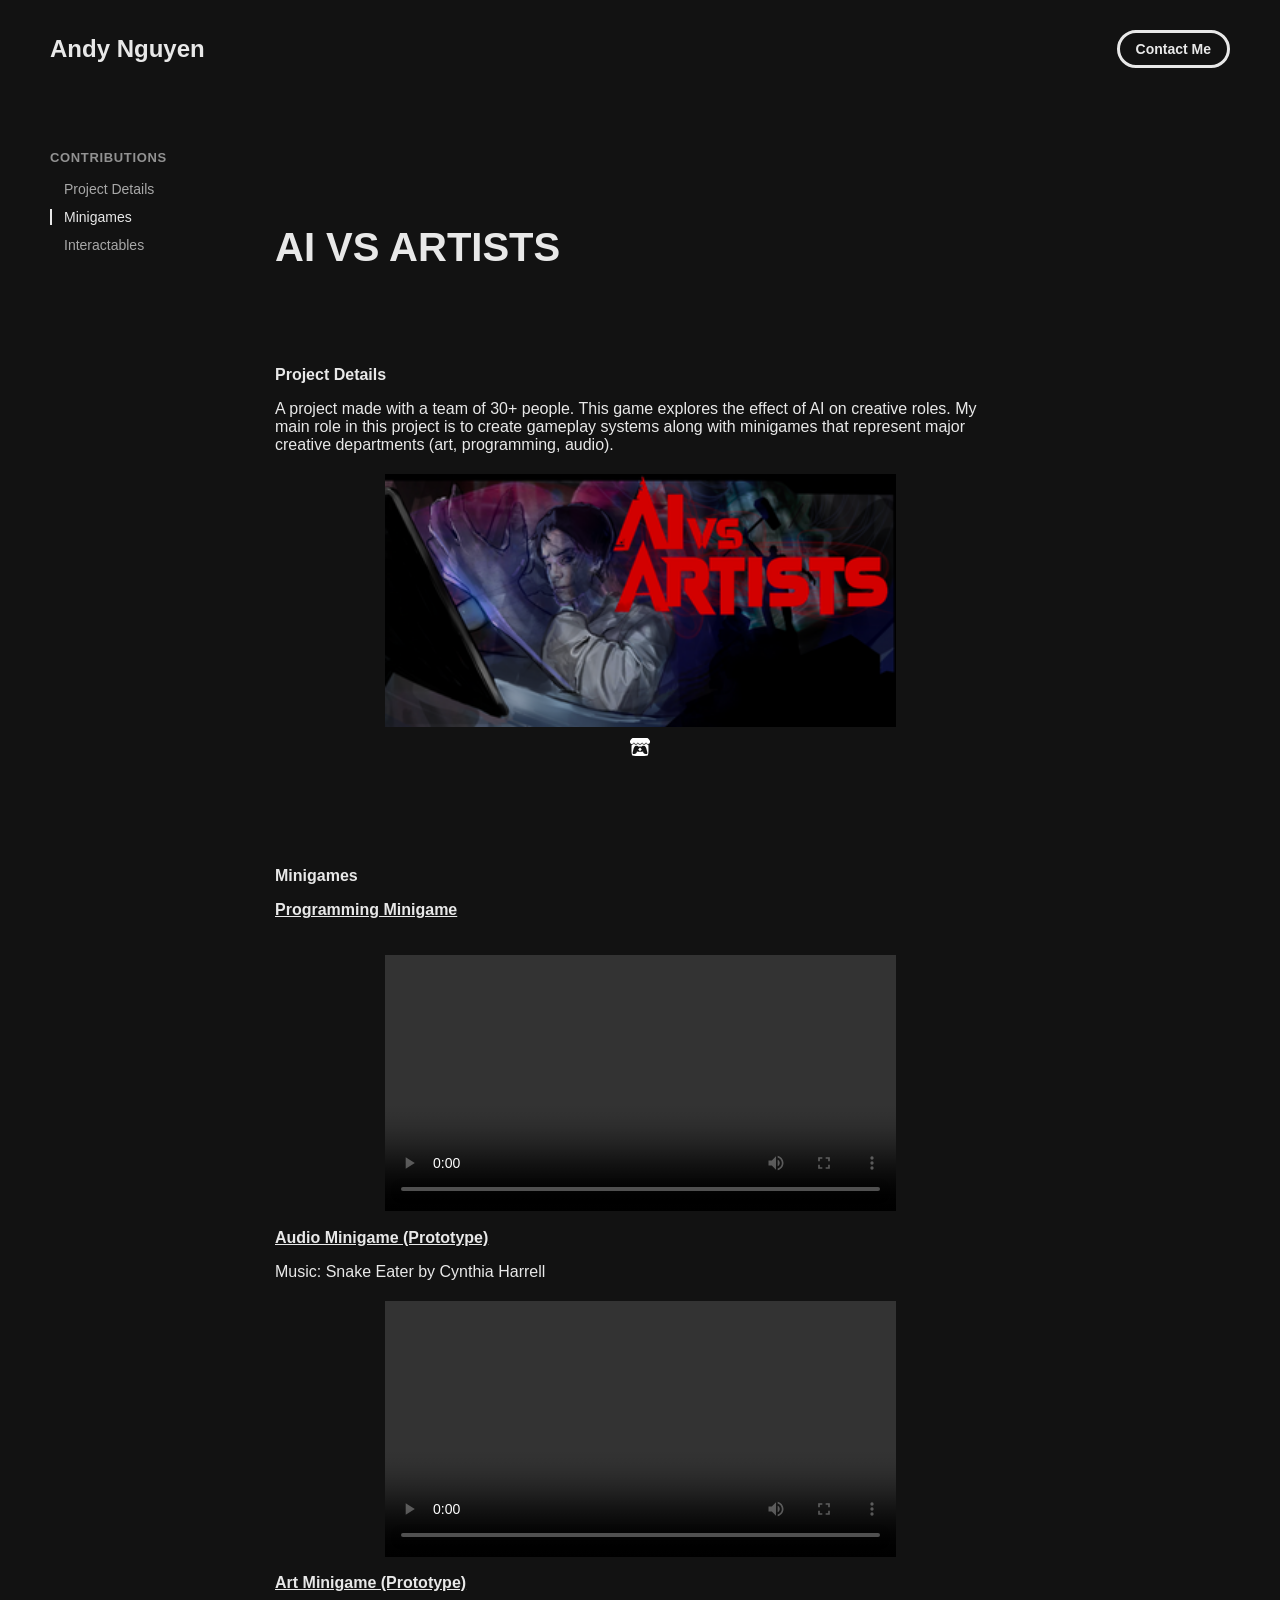
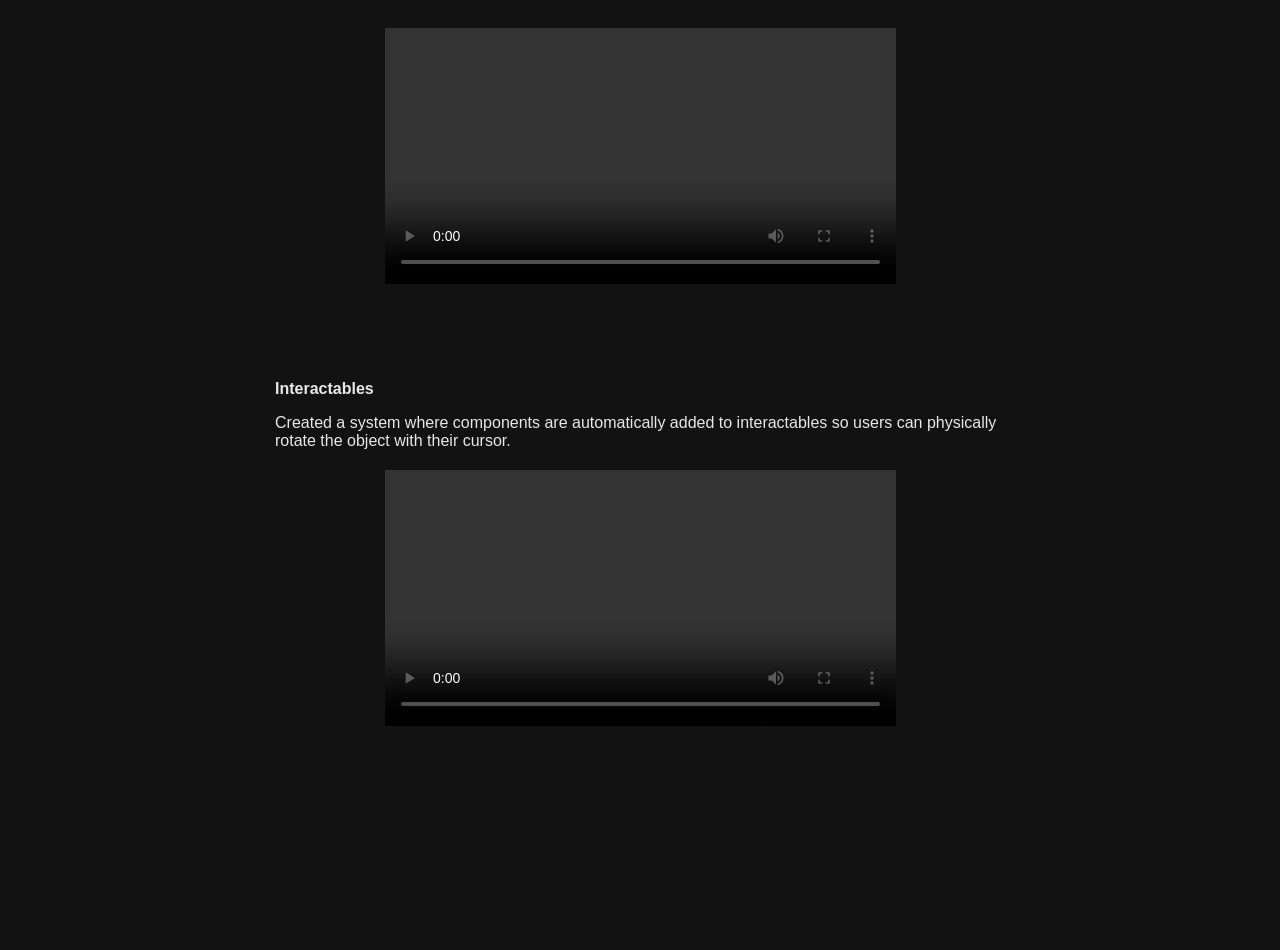
==== project-pages/ava.html @ 2888f90f "added ava and second wind" ====
<!-- 
  IMPORTANT! 
  
  Keep this file unchanged to use as a template for all future project pages. 

  For every new project you add to your portfolio, make a copy of this file in the
  'project-pages' folder with a name related to the project.
-->


<!DOCTYPE html>
<html lang="en">
	<head>
		<meta charset="utf-8">
    <!-- 
      TODO

      Upload your Unemployable (or whatever photo you like) to the assets/images folder
      and change the name of the image below to match the uploaded one

      Change the title in the <title> tag to whatever you would like the title of your portfolio to be

      This should be the same across all pages.
     -->
     <link rel="icon" href="../assets/images/1311.png" />
     <title>Andy Nguyen's Portfolio</title>
    <meta name="description" content="A portfolio template for the Unemployables community.">
    <meta name="viewport" content="width=device-width, initial-scale=1" />
    

		<link rel="stylesheet" href="../css/layout.css">
    <link rel="stylesheet" href="../css/typography.css">
    <link rel="stylesheet" href="../css/utilities.css">

		<script defer src="../js/script.js"></script>
	</head>
	<body>
    <!-- NAVBAR -->
    <div class="navbar">
      <a class="nav-title-link" href="../index.html">
        <!-- 
          TODO - Change the "Portfolio Title" to whatever you want displayed in the top left

          (this should be the same across all pages)
         -->
        <span class="nav-title">Andy Nguyen</span>
        <!-- 
          TODO - Change the email after 'mailto:' to your email address for contact 
        
          (this should be the same across all pages)
        -->
        <a class="button" href="./contact.html">
          <span class="button-text">Contact Me</span>
        </a>
      </a>
    </div>

      <div id="project-sidebar">
      <div class="sidebar-header">Contributions</div>
      <nav class="sidebar-nav">
        <a href="#project-background" class="sidebar-link">Project Details</a>
        <a href="#minigames" class="sidebar-link">Minigames</a>
        <a href="#interactables" class="sidebar-link">Interactables</a>
      </nav>
    </div>

    <!-- MAIN PAGE CONTENT -->
    <div id="main-content">

      <!-- PROJECT HEADER -->
      <div id="project-header">
        <div class="main-title">AI VS ARTISTS</div>
      </div>

      <!-- PROJECT DETAILS -->
      <!-- 
        TODO

        - Change the 'subheader-text' to whatever header you want for project details
        - Add paragraphs using the <div class="body-text"></div> elements in the "project-details-content"
      -->
      <div id="project-background">
        <div class="subheader-text">Project Details</div>

          <div class="body-text">
            A project made with a team of 30+ people. This game explores the effect of AI on creative roles. My main role in this project is to create gameplay systems along with minigames
            that represent major creative departments (art, programming, audio).

          </div>
          <img src="../assets/ai-vs-artists/ava cover art.png" class="image-show">
            
          <div id="footer">
          <a class="icon-link" target="_blank" href="https://fatsorulez.itch.io/second-wind">
            <image src="../assets/icons/itchio-textless-white.svg" class="footer-icon"/>
          </a>
          </div>

        </div>

      <div id="minigames">
        <div class="subheader-text">Minigames</div>
        <div class="subheader-text"><u>Programming Minigame</u></div>
        <video src="../assets/ai-vs-artists/programming-minigame.mp4" class="image-show" controls loop></video>
        <br>
        <div class="subheader-text"><u>Audio Minigame (Prototype)</u> </div>
        <div class="body-text">
          Music: Snake Eater by Cynthia Harrell
        </div>
        <video src="../assets/ai-vs-artists/snakeeater.mp4#t=7" class="image-show" controls loop></video>
        <br>

        <div class="subheader-text"><u>Art Minigame (Prototype)</u></div>
        <video src="../assets/ai-vs-artists/art-minigame1.mp4" class="image-show" controls loop></video>

      </div>

      <div id="interactables">
        <div class="subheader-text">Interactables</div>
        Created a system where components are automatically added to interactables so users can physically rotate the object with their cursor.
        <br>
        <video src="../assets/ai-vs-artists/interactables.mp4" class="image-show" controls loop></video> 
      </div>

     <div id="lightbox" class="lightbox">
      <span class="lightbox-close">&times;</span>
      <img id="lightbox-img" class="lightbox-img" src="">
      </div>
    </div>
	</body>
</html>
---- css/layout.css ----
:root {
  --page-side-padding: 50px; /* set this to whatever your navbar already uses */
}

* {
  box-sizing: border-box;
}

html {
  text-size-adjust: none;
  -webkit-text-size-adjust: none;
  -moz-text-size-adjust: none;
  -ms-text-size-adjust: none;
}

body {
  margin: 0;
  -webkit-font-smoothing: antialiased;
  -moz-osx-font-smoothing: grayscale;
  background-color: #121212;
  color: #e8e8e8;
}



/* Main Page Layout */

#main-content {
  margin: 75px 425px;
  display: flex;
  flex-direction: column;
  gap: 96px;
}




/* Portfolio Header */

#portfolio-header {
  display: flex;
  gap: 20px;
  align-items: center;
}

#portfolio-header-image-container {
  display: flex;
  flex-direction: column;
  gap: 10px;
  flex-basis: 50%;
}

.portfolio-header-image {
  width: 100%;
  height: auto;
}

#portfolio-header-text-container {
  display: flex;
  flex-direction: row;
  gap: 34px;
  flex-basis: 50%;
}




/* About Section */

#about-section {
  display: flex;
  flex-direction: column;
  gap: 16px;
}

.about-section-content {
  display: flex;
  flex-direction: column;
  gap: 34px;
}




/* Project Section */

#my-work-section {
  display: flex;
  flex-direction: column;
  gap: 16px;
}

.projects-container {
  display: grid;
  grid-template-columns: repeat(3, 1fr);
  gap: 34px 16px;
}

    /* Project Cards */

    .project-card {
      display: flex;
      flex-direction: column;
      gap: 10px;
      height: 100%;
    }

    .project-card-text-container {
      flex-direction: column;
      display: flex;
      gap: 16px;
      flex: 1; 
    }

    .project-card > .button {
      margin-top: auto;
    }

    .project-image {
      width: 100%;
      height: 200px;
      object-fit: cover;
      object-position: center;
    }


/* Project Pages */

#project-header {
  display: flex;
  flex-direction: column;
  gap: 16px;
}

.project-header-image {
  width: 100%;
  height: auto;
}

#project-details {
  display: flex;
  flex-direction: column;
  gap: 16px;
}

.project-details-content {
  display: flex;
  flex-direction: column;
  gap: 34px;
}

    /* Project Gallery */

    #project-gallery {
      display: flex;
      flex-direction: column;
      gap: 16px;
    }

    .project-gallery-content {
      display: flex;
      flex-wrap: wrap;
      gap: 34px 16px;
    }

    .gallery-image-container {
      width: 100%;
      display: flex;
      flex-direction: column;
      gap: 10px;
    }

    .gallery-image-container.half-width {
      width: calc((100% - 16px) / 2);
    }

    .gallery-image {
      width: 100%;
      height: auto;
    }

   .image-show {
    width: 70%;
    height: auto;
    margin: 0 auto;
    display: block;
    padding-top: 20px;
    flex-direction: row;
  }

  .video-show {
    margin: 0 auto;
    display: block;
    padding-top: 20px;
    flex-direction: row;
  }


.image-row {
  display: flex;
  gap: 5px;
  width: 100%;
  padding-top: 30px;
  align-items: flex-start;
}

.image-show-half {
  width: calc(50% - 2.5px);
  max-width: calc(50% - 2.5px);
  height: auto;
  display: block;
}

.image-show-small {
    width: 30%;
    height: auto;
    margin: 0 auto;
    display: block;
    padding-top: 20px;
    flex-direction: row;
  }

/* Extra Extra large devices (large laptops and desktops, 1200px and below) */
@media only screen and (max-width: 1600px) {
  #main-content {
    margin: 225px 275px;
  }
}

/* Extra large devices (large laptops and desktops, 1200px and below) */
@media only screen and (max-width: 1200px) {
  #main-content {
    margin: 225px 175px;
  }
}

/* Large devices (laptops/desktops, 1000px and below) */
@media only screen and (max-width: 1000px) {
  #main-content {
    margin: 225px 75px;
  }
}

/* Small devices (portrait tablets and large phones, 800px and below) */
@media only screen and (max-width: 800px) {
  #main-content {
    margin: 150px 50px;
  }

  #portfolio-header {
    flex-direction: column;
  }

  .projects-container {
    grid-template-columns: repeat(2, 1fr);
  }
}

/* Small devices (portrait tablets and large phones, 600px and below) */
@media only screen and (max-width: 600px) {
  #main-content {
    margin: 125px 20px;
  }

  .projects-container {
    grid-template-columns: 1fr;
  }
}

/* Sidebar Table of Contents */

#project-sidebar {
  position: fixed;
  top: 150px;
  left: var(--page-side-padding);
  width: 200px;
  display: flex;
  flex-direction: column;
  gap: 16px;
}

.sidebar-header {
  font-weight: 600;
  text-transform: uppercase;
  font-size: 13px;
  letter-spacing: 0.05em;
  opacity: 0.6;
}

.sidebar-nav {
  display: flex;
  flex-direction: column;
  gap: 12px;
}

.sidebar-link {
  text-decoration: none;
  color: inherit;
  font-size: 14px;
  padding-left: 12px;
  border-left: 2px solid transparent;
  transition: border-color 0.2s ease, opacity 0.2s ease;
  opacity: 0.7;
}

.sidebar-link:hover {
  opacity: 1;
  border-left-color: currentColor;
}

.sidebar-link.active {
  opacity: 1;
  border-left-color: currentColor;
  font-weight: 500;
}

/* Hide sidebar on smaller screens where there's no room for it */
@media only screen and (max-width: 1200px) {
  #project-sidebar {
    display: none;
  }
}

/* Lightbox */
.lightbox {
  display: none;
  position: fixed;
  top: 0;
  left: 0;
  width: 100%;
  height: 100%;
  background: rgba(0, 0, 0, 0.9);
  z-index: 1000;
  justify-content: center;
  align-items: center;
}

.lightbox.active {
  display: flex;
}

.lightbox-img {
  max-width: 90%;
  max-height: 90%;
  object-fit: contain;
}

.lightbox-close {
  position: absolute;
  top: 24px;
  right: 36px;
  color: #e8e8e8;
  font-size: 40px;
  cursor: pointer;
  line-height: 1;
}

.zoomable {
  cursor: zoom-in;
}
---- css/typography.css ----
body {
  font-family: "Helvetica Neue", Helvetica, Arial, sans-serif;
}

.nav-title {
  font-weight: 700;
  font-size: 24px;
}

.button-text {
  font-size: 14px;
  font-weight: 700;
}

.image-caption {
  font-size: 14px;
  font-weight: 500;
  padding-top: 10px;
  padding-bottom: 10px;
  display: block;
  width: fit-content;
  margin: 0 auto;
}

.main-title {
  font-size: 40px;
  font-weight: 700;
}

.subheader-text {
    display: flex;
    align-items: center;
    width: 100%;

    font-size: 16px;
    font-weight: 700;
    padding-bottom: 16px;
}

.code-box {
  background-color: #1e1e1e;
  color: #e8e8e8;
  padding: 16px 20px;
  border-radius: 8px;
  border: 1px solid #333;
  font-family: "Courier New", Courier, monospace;
  font-size: 14px;
  line-height: 1.5;
  max-height: calc(1.5em * 15); /* caps visible height at 6 lines */
  overflow-y: auto;
  overflow-x: auto;
  white-space: pre-wrap;
  word-wrap: break-word;
}

.solution-subheader-text {
  font-size: 18px;
  font-weight: 700;
  padding-bottom: 0px;
}

.body-text {
  font-size: 16px;
  font-weight: 500;
}

.body-text li {
  margin-bottom: 20px;
}

.body-text ul {
  margin-top: 8px;
  padding-left: 24px; /* indents the bullets - browsers default this low */
}

.body-text ul ul {
  margin-top: -12px; /* space before the sub-bullet list starts */
}

.project-card-text {
  overflow: hidden;
  text-overflow: ellipsis;
  display: -webkit-box;
  -webkit-line-clamp: 4;
  -webkit-box-orient: vertical;
}

.project-title {
  overflow: hidden;
  text-overflow: ellipsis;
  display: -webkit-box;
  -webkit-line-clamp: 1;
  -webkit-box-orient: vertical;
}
---- css/utilities.css ----
/* Icons */

.right-arrow-icon {
  width: 16px;
  height: 16px;
  margin-top: 1px;
}

.footer-icon {
  width: 20px;
  height: 20px;
}

.regular-icon {
    width: 20px;
    height: 20px;
}

a.icon-link {
  transition: transform 200ms ease-in-out;
}

a.icon-link:hover {
  cursor: pointer;
  stroke-width: 5;
  margin: 0;
  transform: rotate(15deg);
}


/* Navbar Styling */

.navbar {
  width: 100%;
  padding: 30px 50px;
  display: flex;
  justify-content: space-between;
  align-items: center;
  position: fixed;
  top: 0;
  left: 0;
}

.nav-title-link {
  color:#e8e8e8;
  text-decoration: none;
}

.nav-title-link:hover {
  text-decoration: underline;
}

/* Small devices (portrait tablets and large phones, 800px and below) */
@media only screen and (max-width: 800px) {
  .navbar {
    padding: 20px 20px;
    background-color: rgb(0, 0, 0)
  }
}


/* Button Styling */

a.button {
  padding: 8px 16px;
  border: 3px solid #e8e8e8;;
  border-radius: 50px;
  color: #e8e8e8;;
  text-decoration: none;
  width: fit-content;
  display: flex;
  gap: 5px;
  align-items: center;
}

a.button:hover {
  text-decoration: underline;
  text-decoration-thickness: 2px;
  cursor: pointer;
}


/* Footer Styling */

#footer {
  width: 100%;
  display: flex;
  padding: 10px 0px;
  justify-content: center;
  align-items: center;
  gap: 16px;
}

#icon-project {
    display: flex;
    gap: 10px;
    margin-left: auto;
}
/* Link Styling */
a.no-underline {
  text-decoration: none;
  color:#e8e8e8;
}

a.no-underline:hover {
  text-decoration: underline;
  cursor: pointer;
}

/* Small devices (portrait tablets and large phones, 800px and below) */
@media only screen and (max-width: 800px) {
  #footer {
    padding: 20px 20px;
  }
}
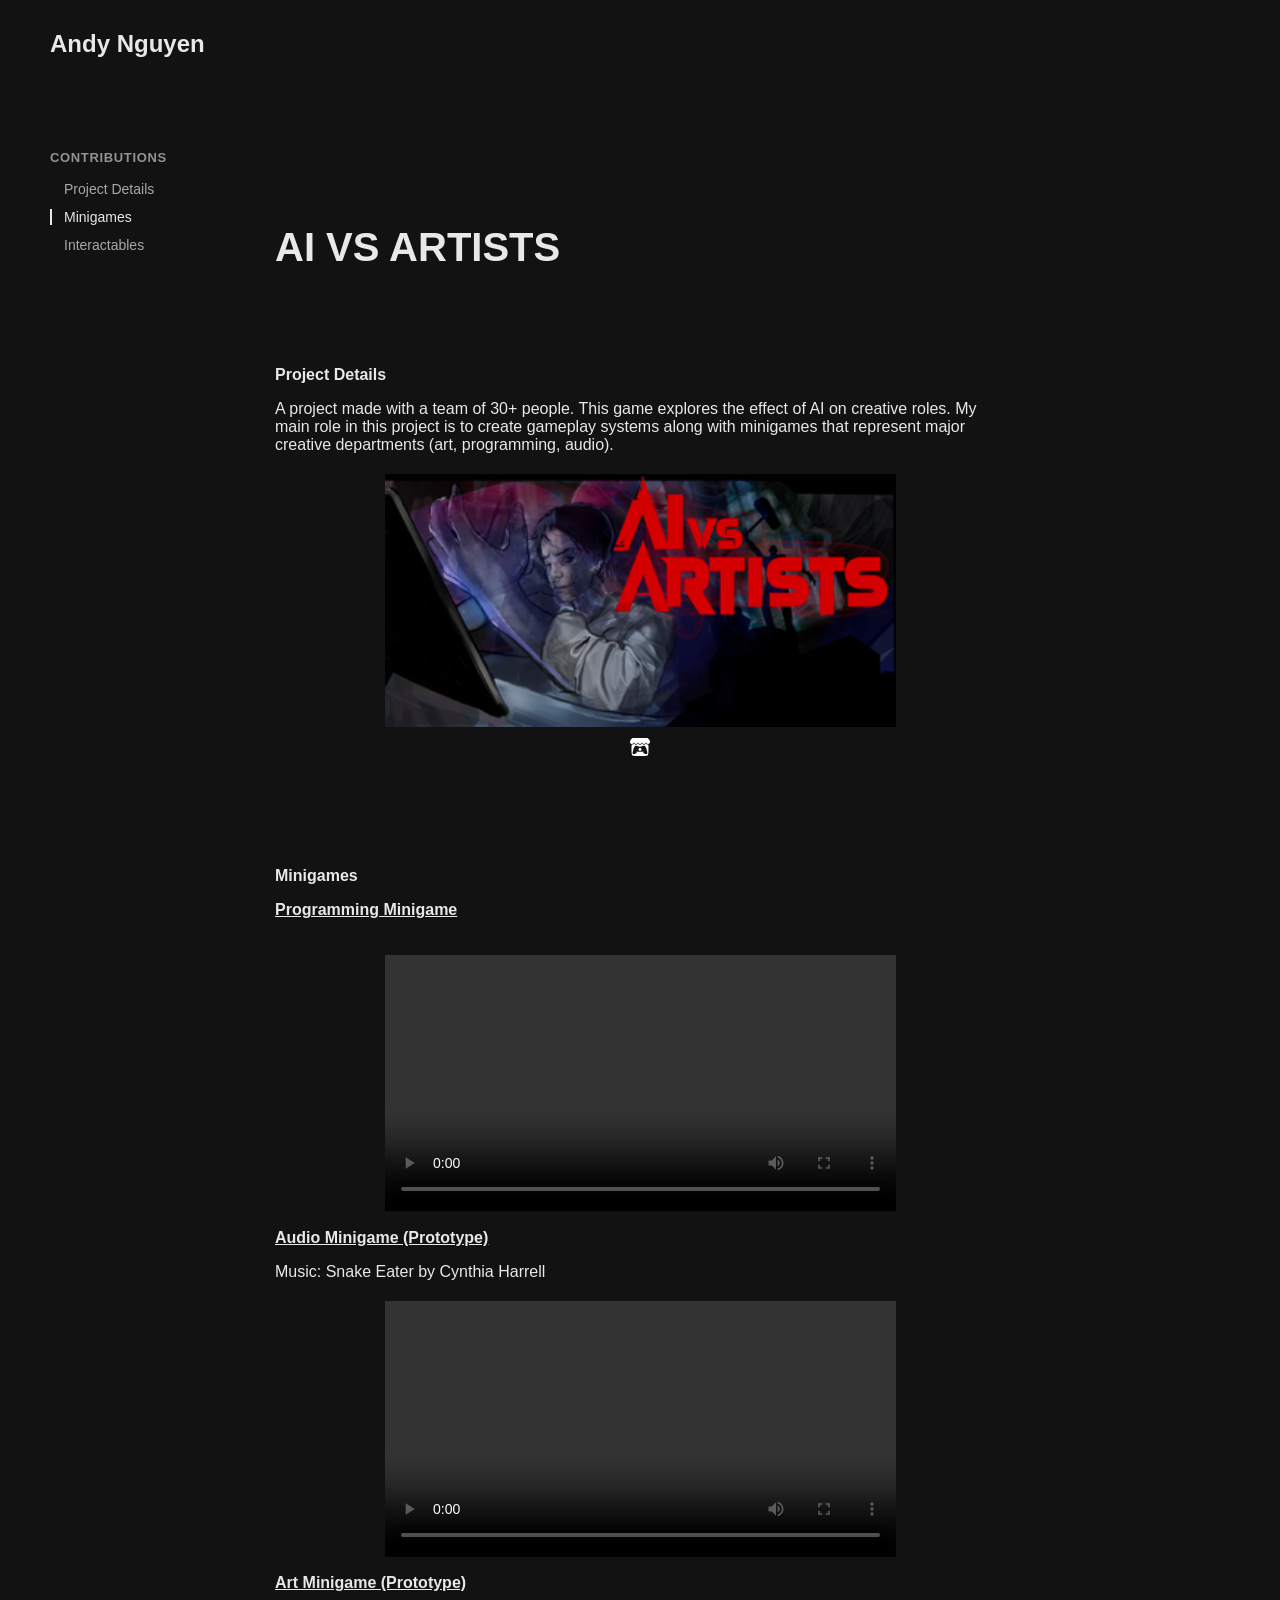
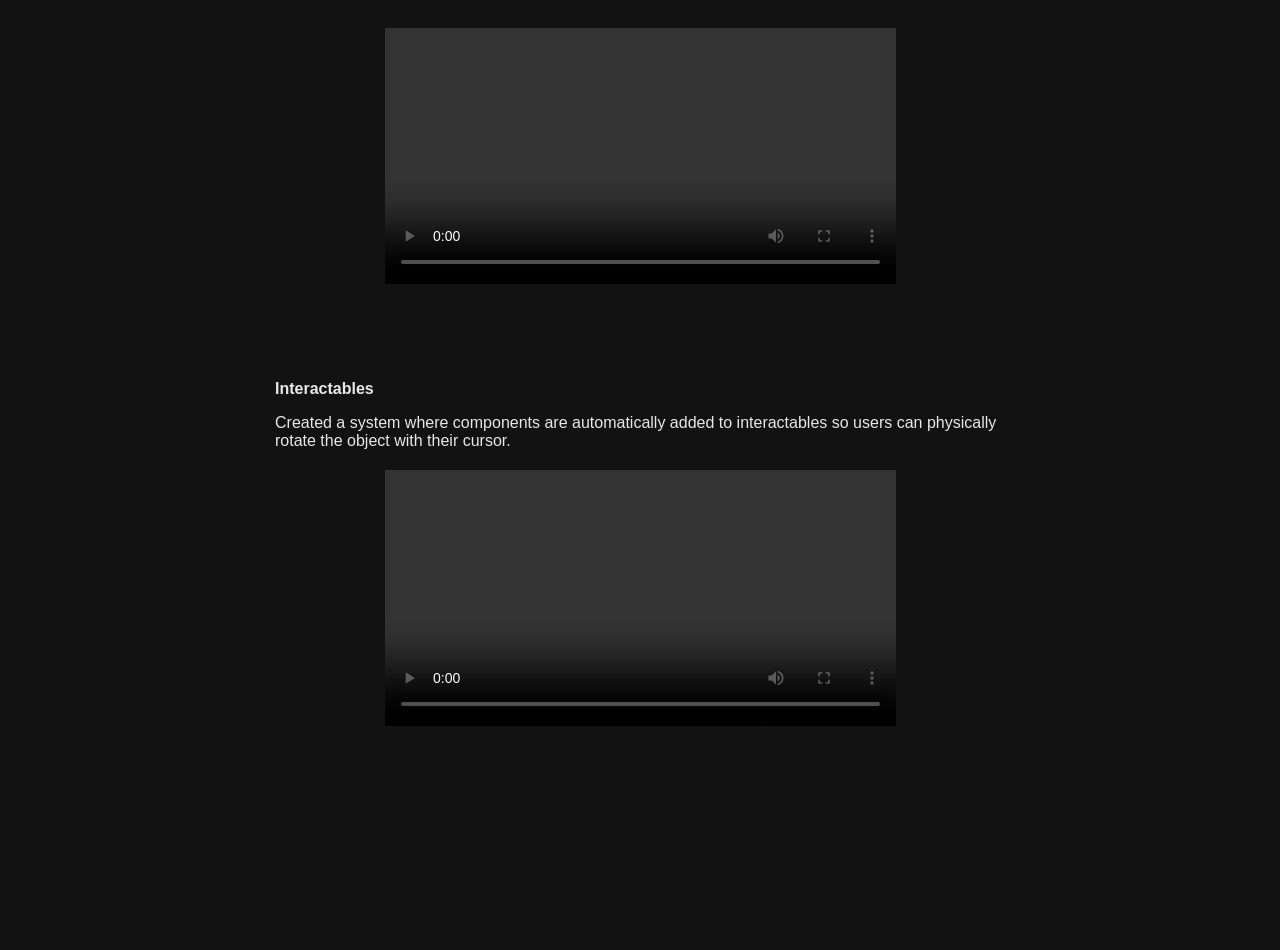
==== commit 8302804e: "finish first draft" ====
--- a/project-pages/ava.html
+++ b/project-pages/ava.html
@@ -51,9 +51,6 @@
         
           (this should be the same across all pages)
         -->
-        <a class="button" href="./contact.html">
-          <span class="button-text">Contact Me</span>
-        </a>
       </a>
     </div>
 
--- a/css/layout.css
+++ b/css/layout.css
@@ -212,6 +212,13 @@
   display: block;
 }
 
+.image-show-pic {
+  width: calc(25% - 2.5px);
+  max-width: calc(50% - 2.5px);
+  height: auto;
+  display: block;
+}
+
 .image-show-small {
     width: 30%;
     height: auto;
@@ -266,6 +273,11 @@
   .projects-container {
     grid-template-columns: 1fr;
   }
+}
+.highlight {
+  background-color: #121212;
+  color: #ffffff;
+  border-radius: 3px;
 }
 
 /* Sidebar Table of Contents */
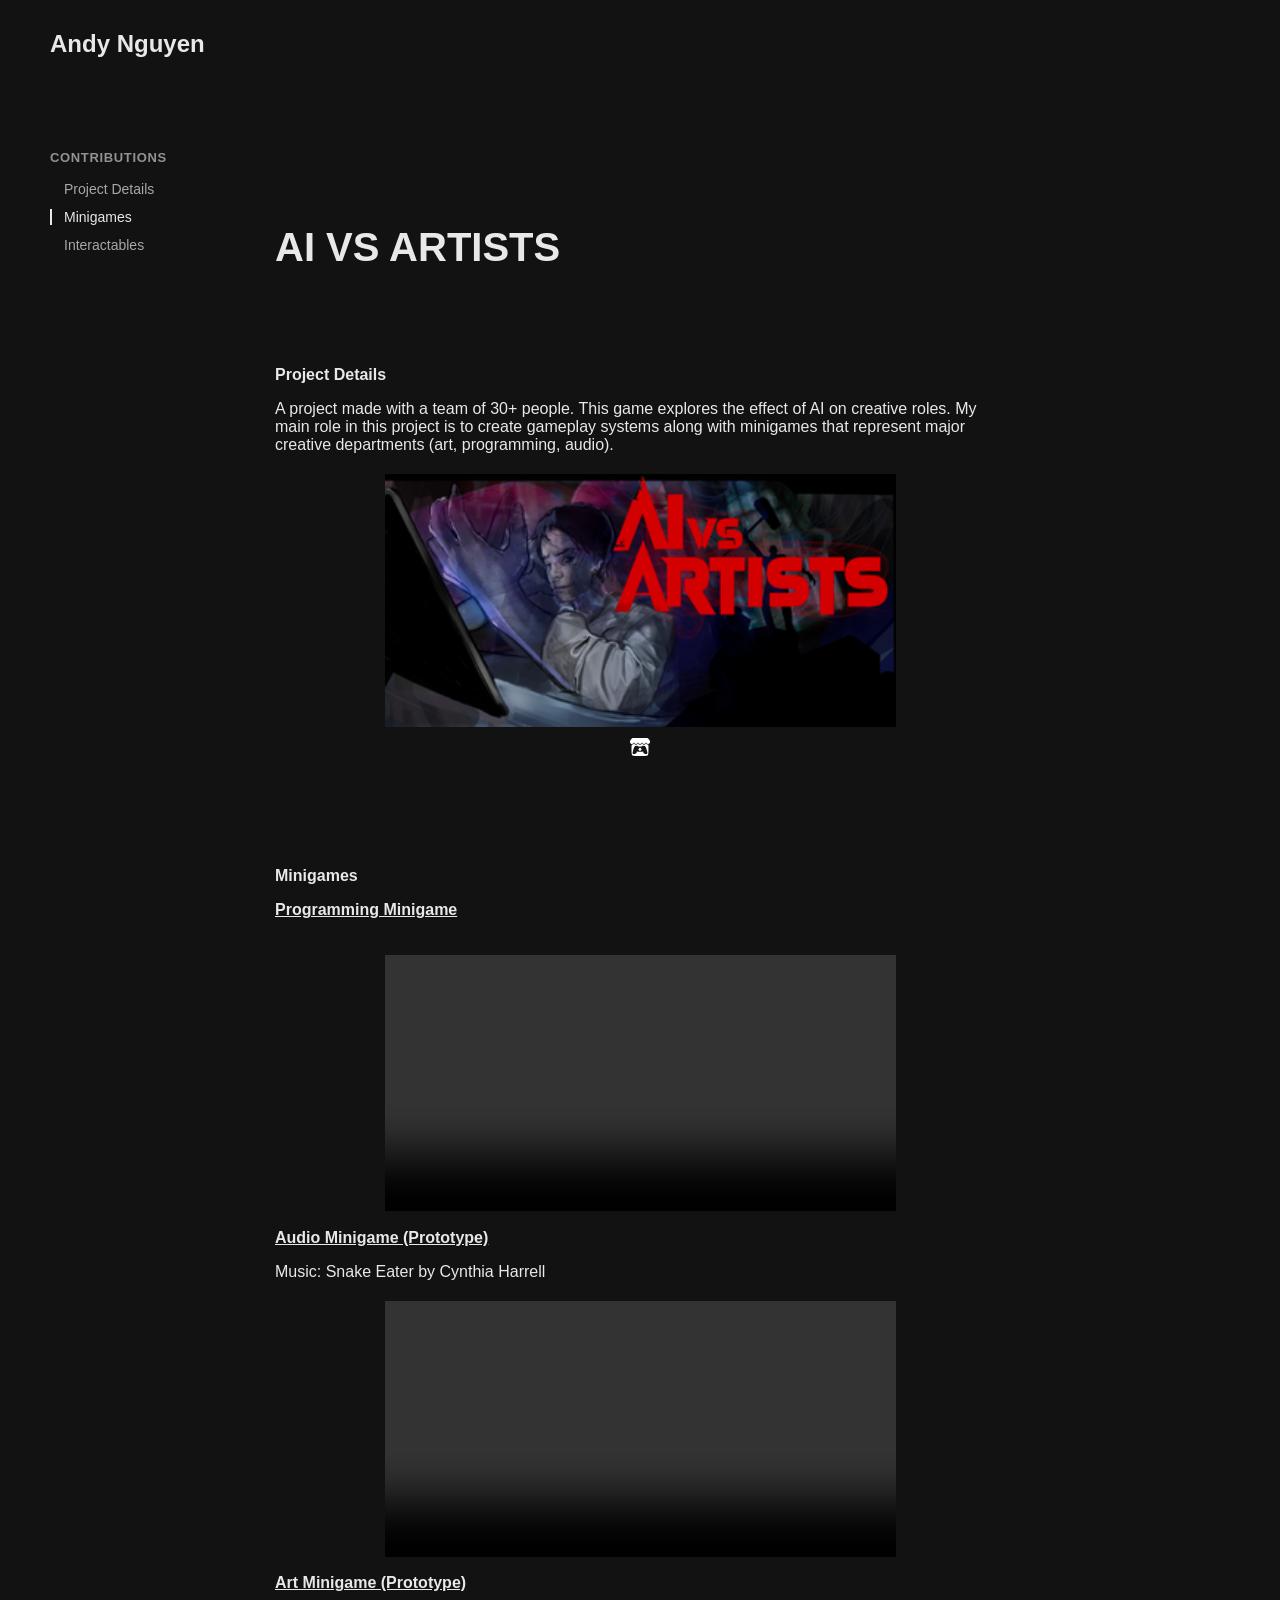
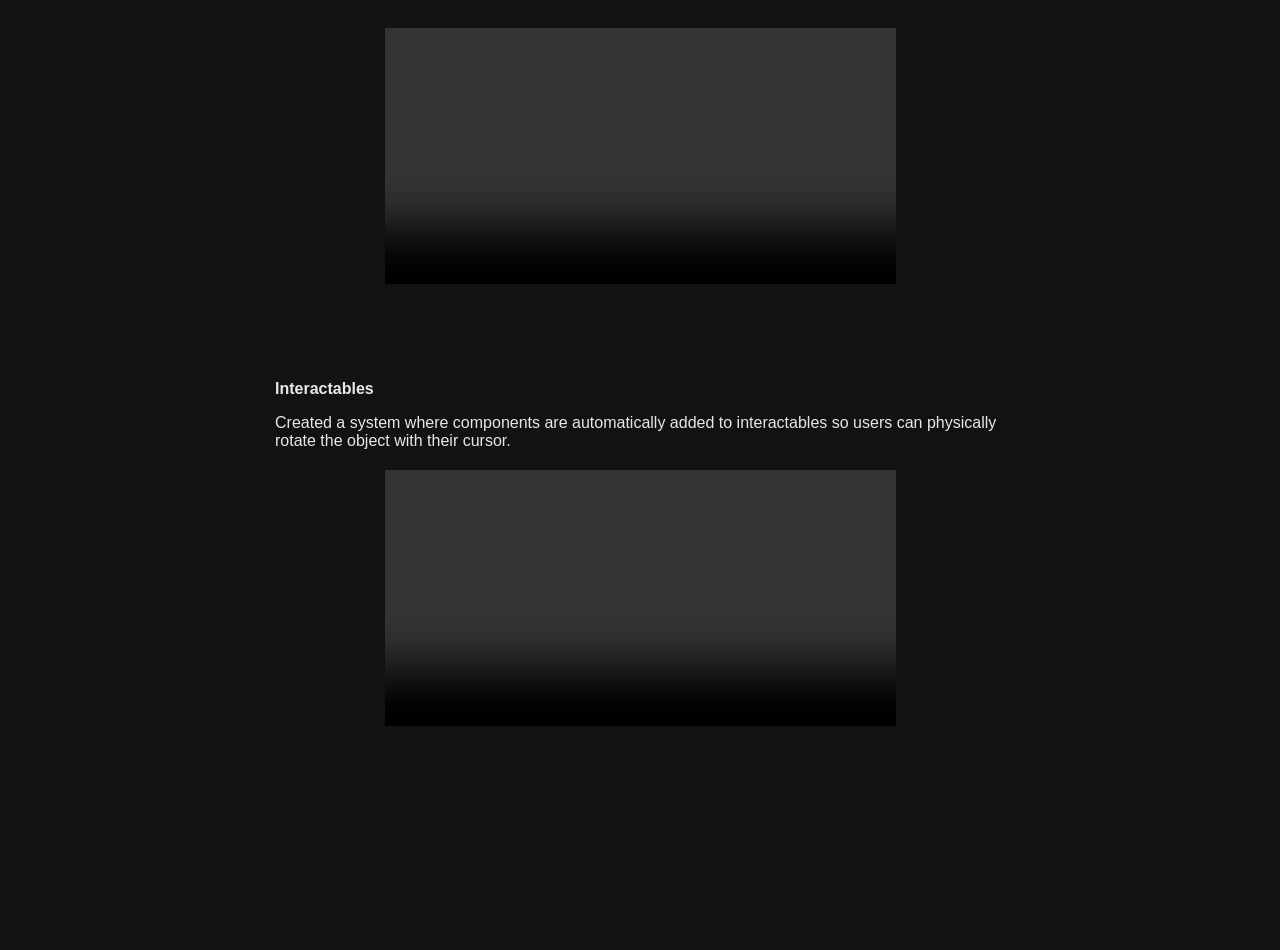
==== commit 7aa9e7ae: "fix icons" ====
--- a/project-pages/ava.html
+++ b/project-pages/ava.html
@@ -24,7 +24,7 @@
 
       This should be the same across all pages.
      -->
-     <link rel="icon" href="../assets/images/1311.png" />
+     <link rel="icon" href="../assets/ai-vs-artists/ava cover art.png" />
      <title>Andy Nguyen's Portfolio</title>
     <meta name="description" content="A portfolio template for the Unemployables community.">
     <meta name="viewport" content="width=device-width, initial-scale=1" />
